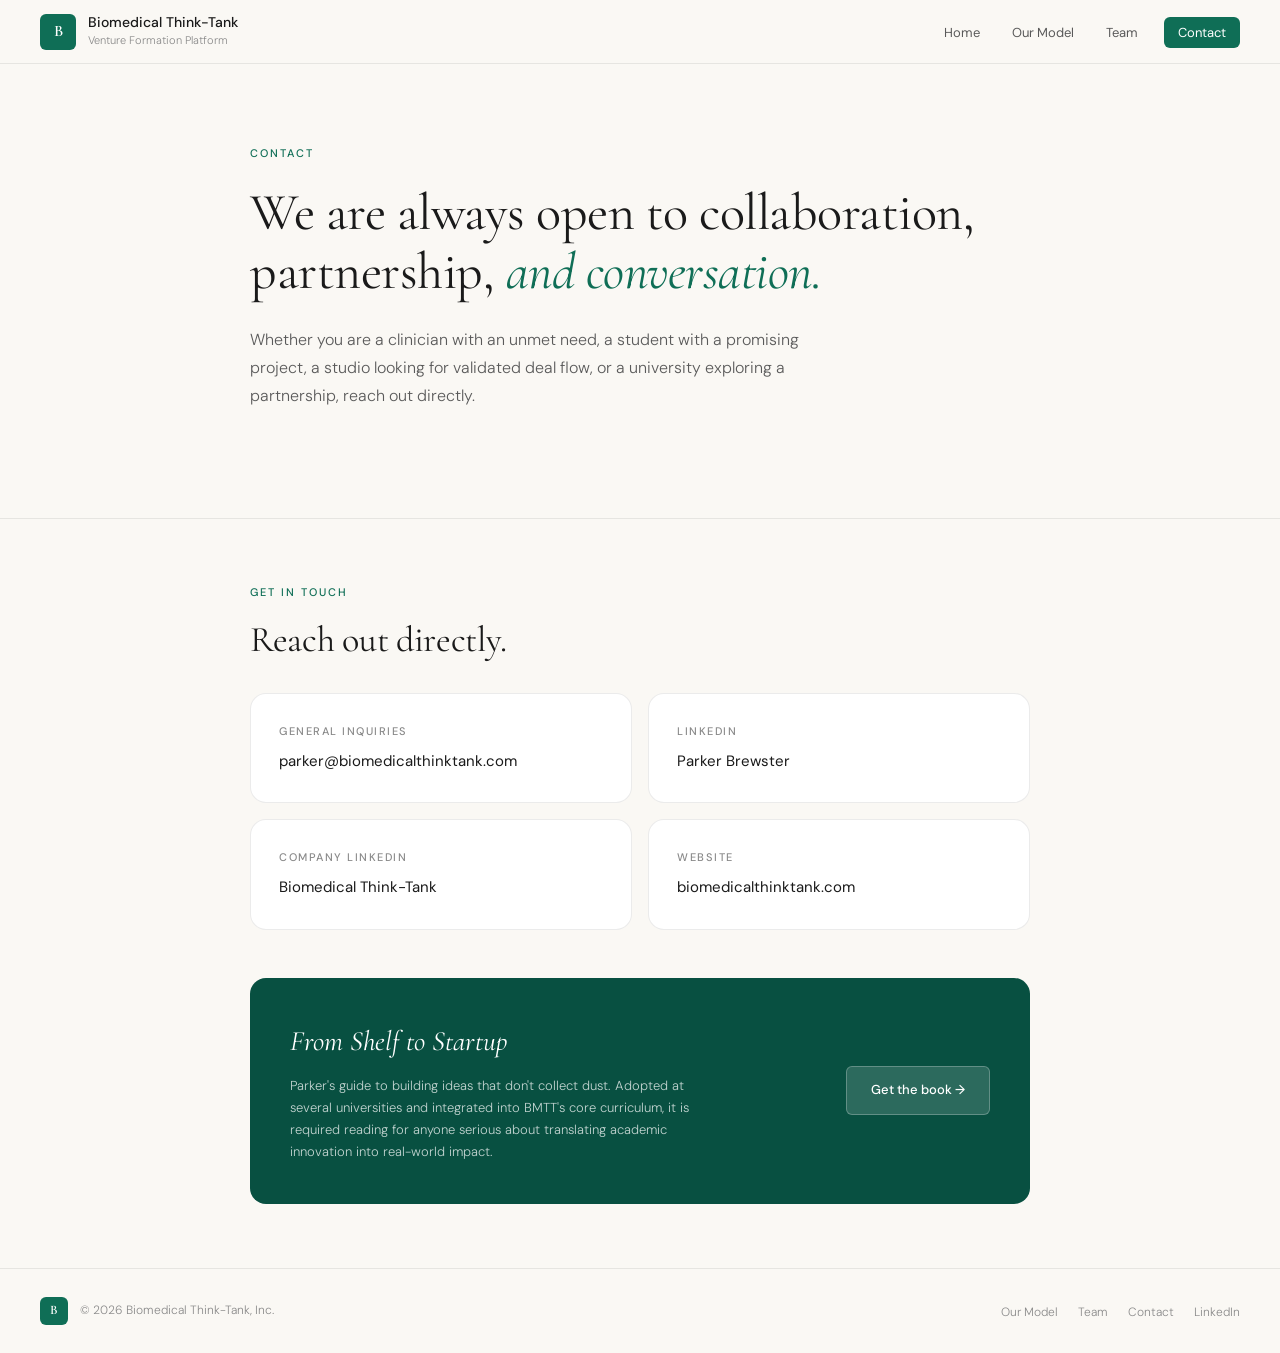
==== contact.html @ 1f0c6a8c "Add files via upload" ====
<!DOCTYPE html>
<html lang="en">
<head>
  <meta charset="UTF-8">
  <meta name="viewport" content="width=device-width, initial-scale=1.0">
  <title>Contact — Biomedical Think-Tank</title>
  <meta name="description" content="Get in touch with Biomedical Think-Tank. We are always open to collaboration, partnership, and conversation.">
  <link rel="stylesheet" href="style.css">
  <link rel="icon" type="image/png" href="https://i0.wp.com/biomedicalthinktank.com/wp-content/uploads/2023/10/output-onlinepngtools.png?fit=267%2C270&ssl=1">
</head>
<body>

<nav>
  <a href="index.html" class="nav-brand">
    <div class="nav-mark">B</div>
    <div>
      <div class="nav-title">Biomedical Think-Tank</div>
      <div class="nav-subtitle">Venture Formation Platform</div>
    </div>
  </a>
  <ul class="nav-links">
    <li><a href="index.html">Home</a></li>
    <li><a href="model.html">Our Model</a></li>
    <li><a href="team.html">Team</a></li>
    <li><a href="contact.html" class="active nav-cta">Contact</a></li>
  </ul>
</nav>

<main>
  <div class="hero">
    <div class="hero-tag">Contact</div>
    <h1>We are always open to collaboration, partnership, <em>and conversation.</em></h1>
    <p class="hero-body">Whether you are a clinician with an unmet need, a student with a promising project, a studio looking for validated deal flow, or a university exploring a partnership, reach out directly.</p>
  </div>

  <hr class="section-divider">

  <div class="section">
    <div class="section-label">Get in Touch</div>
    <h2>Reach out directly.</h2>

    <div class="contact-grid">
      <div class="contact-card">
        <div class="contact-label">General Inquiries</div>
        <a class="contact-val" href="mailto:parker@biomedicalthinktank.com">parker@biomedicalthinktank.com</a>
      </div>
      <div class="contact-card">
        <div class="contact-label">LinkedIn</div>
        <a class="contact-val" href="https://www.linkedin.com/in/parker-brewster/" target="_blank" rel="noopener">Parker Brewster</a>
      </div>
      <div class="contact-card">
        <div class="contact-label">Company LinkedIn</div>
        <a class="contact-val" href="https://www.linkedin.com/company/biomedical-think-tank/" target="_blank" rel="noopener">Biomedical Think-Tank</a>
      </div>
      <div class="contact-card">
        <div class="contact-label">Website</div>
        <a class="contact-val" href="https://biomedicalthinktank.com">biomedicalthinktank.com</a>
      </div>
    </div>

    <div class="book-callout" style="margin-top: 48px;">
      <div>
        <h3>From Shelf to Startup</h3>
        <p>Parker's guide to building ideas that don't collect dust. Adopted at several universities and integrated into BMTT's core curriculum, it is required reading for anyone serious about translating academic innovation into real-world impact.</p>
      </div>
      <a class="btn btn-light" href="https://www.amazon.com/dp/YOUR_ASIN" target="_blank" rel="noopener">Get the book &rarr;</a>
    </div>

  </div>
</main>

<footer>
  <div class="footer-left">
    <div class="nav-mark" style="width:28px;height:28px;font-size:13px;">B</div>
    <span class="footer-copy">&copy; 2026 Biomedical Think-Tank, Inc.</span>
  </div>
  <ul class="footer-links">
    <li><a href="model.html">Our Model</a></li>
    <li><a href="team.html">Team</a></li>
    <li><a href="contact.html">Contact</a></li>
    <li><a href="https://www.linkedin.com/company/biomedical-think-tank/" target="_blank" rel="noopener">LinkedIn</a></li>
  </ul>
</footer>

</body>
</html>
---- style.css ----
/* BMTT Site Styles */
@import url('https://fonts.googleapis.com/css2?family=Cormorant+Garamond:ital,wght@0,300;0,400;0,500;0,600;1,300;1,400&family=DM+Sans:wght@300;400;500&display=swap');

*, *::before, *::after { box-sizing: border-box; margin: 0; padding: 0; }

:root {
  --teal-deep:    #085041;
  --teal-mid:     #0F6E56;
  --teal-bright:  #1D9E75;
  --teal-light:   #E1F5EE;
  --cream:        #FAF8F4;
  --cream-dark:   #F0EDE6;
  --text-primary: #1A1A1A;
  --text-muted:   #5A5A5A;
  --text-light:   #8A8A8A;
  --border:       rgba(0,0,0,0.08);
  --border-mid:   rgba(0,0,0,0.12);
  --radius-sm:    6px;
  --radius-md:    10px;
  --radius-lg:    16px;
}

html { scroll-behavior: smooth; }

body {
  font-family: 'DM Sans', sans-serif;
  color: var(--text-primary);
  background: var(--cream);
  font-size: 16px;
  line-height: 1.7;
  -webkit-font-smoothing: antialiased;
}

/* NAV */
nav {
  position: sticky;
  top: 0;
  z-index: 100;
  background: rgba(250,248,244,0.95);
  backdrop-filter: blur(8px);
  border-bottom: 1px solid var(--border);
  padding: 0 40px;
  display: flex;
  align-items: center;
  justify-content: space-between;
  height: 64px;
}

.nav-brand {
  display: flex;
  align-items: center;
  gap: 12px;
  text-decoration: none;
  color: inherit;
}

.nav-mark {
  width: 36px;
  height: 36px;
  background: var(--teal-mid);
  border-radius: var(--radius-sm);
  display: flex;
  align-items: center;
  justify-content: center;
  color: white;
  font-family: 'Cormorant Garamond', serif;
  font-size: 16px;
  font-weight: 600;
  letter-spacing: -0.5px;
}

.nav-title {
  font-size: 14px;
  font-weight: 500;
  line-height: 1.2;
}
.nav-subtitle {
  font-size: 11px;
  color: var(--text-light);
  font-weight: 300;
}

.nav-links {
  display: flex;
  align-items: center;
  gap: 4px;
  list-style: none;
}

.nav-links a {
  text-decoration: none;
  font-size: 13px;
  font-weight: 400;
  color: var(--text-muted);
  padding: 7px 14px;
  border-radius: var(--radius-sm);
  transition: all 0.15s;
}

.nav-links a:hover,
.nav-links a.active {
  color: var(--text-primary);
  background: var(--cream-dark);
}

.nav-links a.nav-cta {
  background: var(--teal-mid);
  color: white;
  margin-left: 8px;
}

.nav-links a.nav-cta:hover {
  background: var(--teal-deep);
  color: white;
}

/* HERO */
.hero {
  padding: 80px 40px 72px;
  max-width: 860px;
  margin: 0 auto;
}

.hero-tag {
  font-size: 11px;
  letter-spacing: 2px;
  text-transform: uppercase;
  color: var(--teal-mid);
  font-weight: 500;
  margin-bottom: 20px;
}

.hero h1 {
  font-family: 'Cormorant Garamond', serif;
  font-size: 52px;
  font-weight: 400;
  line-height: 1.15;
  color: var(--text-primary);
  margin-bottom: 24px;
  letter-spacing: -0.5px;
}

.hero h1 em {
  font-style: italic;
  color: var(--teal-mid);
}

.hero-body {
  font-size: 16px;
  line-height: 1.75;
  color: var(--text-muted);
  max-width: 600px;
  margin-bottom: 36px;
  font-weight: 300;
}

.btn {
  display: inline-flex;
  align-items: center;
  gap: 8px;
  padding: 12px 24px;
  border-radius: var(--radius-sm);
  font-size: 13px;
  font-weight: 500;
  text-decoration: none;
  transition: all 0.15s;
  font-family: 'DM Sans', sans-serif;
  cursor: pointer;
  border: none;
}

.btn-primary {
  background: var(--teal-mid);
  color: white;
}
.btn-primary:hover { background: var(--teal-deep); }

.btn-outline {
  background: transparent;
  color: var(--text-primary);
  border: 1px solid var(--border-mid);
}
.btn-outline:hover { background: var(--cream-dark); }

.btn-group { display: flex; gap: 12px; flex-wrap: wrap; }

/* DIVIDER */
.section-divider {
  border: none;
  border-top: 1px solid var(--border);
  margin: 0;
}

/* SECTIONS */
.section {
  padding: 64px 40px;
  max-width: 860px;
  margin: 0 auto;
}

.section-label {
  font-size: 11px;
  letter-spacing: 2px;
  text-transform: uppercase;
  color: var(--teal-mid);
  font-weight: 500;
  margin-bottom: 16px;
}

.section h2 {
  font-family: 'Cormorant Garamond', serif;
  font-size: 36px;
  font-weight: 400;
  line-height: 1.2;
  margin-bottom: 20px;
  letter-spacing: -0.3px;
}

.section-lead {
  font-size: 15px;
  line-height: 1.8;
  color: var(--text-muted);
  max-width: 640px;
  font-weight: 300;
  margin-bottom: 40px;
}

/* PILLARS */
.pillars {
  display: grid;
  grid-template-columns: repeat(3, 1fr);
  gap: 16px;
  margin-top: 40px;
}

.pillar {
  background: white;
  border: 1px solid var(--border);
  border-radius: var(--radius-lg);
  padding: 28px 24px;
  transition: box-shadow 0.2s;
}

.pillar:hover {
  box-shadow: 0 4px 24px rgba(0,0,0,0.06);
}

.pillar-num {
  font-family: 'Cormorant Garamond', serif;
  font-size: 36px;
  font-weight: 300;
  color: var(--teal-light);
  line-height: 1;
  margin-bottom: 12px;
}

.pillar-icon {
  width: 36px;
  height: 36px;
  background: var(--teal-light);
  border-radius: var(--radius-sm);
  display: flex;
  align-items: center;
  justify-content: center;
  margin-bottom: 14px;
  font-size: 18px;
}

.pillar h3 {
  font-size: 14px;
  font-weight: 500;
  margin-bottom: 8px;
  color: var(--text-primary);
}

.pillar p {
  font-size: 13px;
  line-height: 1.65;
  color: var(--text-muted);
  font-weight: 300;
}

/* FAQ */
.faq-list { margin-top: 32px; display: flex; flex-direction: column; gap: 10px; }

.faq {
  border: 1px solid var(--border);
  border-radius: var(--radius-md);
  background: white;
  overflow: hidden;
}

.faq-q {
  padding: 18px 20px;
  font-size: 14px;
  font-weight: 500;
  cursor: pointer;
  display: flex;
  justify-content: space-between;
  align-items: center;
  color: var(--text-primary);
  user-select: none;
  gap: 16px;
}

.faq-q:hover { background: var(--cream); }

.faq-q .chevron {
  font-size: 13px;
  color: var(--text-light);
  transition: transform 0.2s;
  flex-shrink: 0;
}

.faq-a {
  display: none;
  padding: 0 20px 18px;
  font-size: 13px;
  line-height: 1.75;
  color: var(--text-muted);
  font-weight: 300;
  border-top: 1px solid var(--border);
  padding-top: 16px;
}

.faq-a.open { display: block; }
.faq-q.open .chevron { transform: rotate(180deg); }

/* CHANNELS */
.channels {
  display: grid;
  grid-template-columns: repeat(3, 1fr);
  gap: 16px;
  margin-top: 32px;
}

.channel {
  background: white;
  border: 1px solid var(--border);
  border-radius: var(--radius-lg);
  padding: 24px 20px;
}

.channel-num {
  font-size: 11px;
  font-weight: 500;
  letter-spacing: 1.5px;
  text-transform: uppercase;
  color: var(--teal-mid);
  margin-bottom: 10px;
}

.channel h4 {
  font-family: 'Cormorant Garamond', serif;
  font-size: 20px;
  font-weight: 400;
  margin-bottom: 10px;
}

.channel p {
  font-size: 12px;
  line-height: 1.65;
  color: var(--text-muted);
  font-weight: 300;
}

/* TEAM */
.team-grid {
  display: grid;
  grid-template-columns: 1fr 1fr;
  gap: 16px;
  margin-top: 32px;
}

.team-card {
  background: white;
  border: 1px solid var(--border);
  border-radius: var(--radius-lg);
  padding: 28px;
  transition: box-shadow 0.2s;
}

.team-card:hover {
  box-shadow: 0 4px 24px rgba(0,0,0,0.06);
}

.team-card.featured {
  grid-column: 1 / -1;
  display: grid;
  grid-template-columns: auto 1fr;
  gap: 28px;
  align-items: start;
}

.avatar {
  width: 56px;
  height: 56px;
  border-radius: 50%;
  display: flex;
  align-items: center;
  justify-content: center;
  font-size: 15px;
  font-weight: 500;
  color: white;
  flex-shrink: 0;
  font-family: 'DM Sans', sans-serif;
}

.avatar-lg {
  width: 72px;
  height: 72px;
  font-size: 18px;
}

.team-meta { margin-bottom: 14px; }

.team-name {
  font-family: 'Cormorant Garamond', serif;
  font-size: 22px;
  font-weight: 400;
  margin-bottom: 4px;
}

.team-role {
  font-size: 11px;
  letter-spacing: 1.5px;
  text-transform: uppercase;
  color: var(--teal-mid);
  font-weight: 500;
}

.team-bio {
  font-size: 13px;
  line-height: 1.75;
  color: var(--text-muted);
  font-weight: 300;
  margin-bottom: 16px;
}

.team-links {
  display: flex;
  gap: 10px;
  flex-wrap: wrap;
}

.team-link {
  font-size: 12px;
  color: var(--teal-mid);
  text-decoration: none;
  font-weight: 500;
  display: inline-flex;
  align-items: center;
  gap: 4px;
  padding: 5px 12px;
  border: 1px solid rgba(15,110,86,0.2);
  border-radius: var(--radius-sm);
  transition: all 0.15s;
}

.team-link:hover {
  background: var(--teal-light);
  border-color: var(--teal-bright);
}

/* BOOK CALLOUT */
.book-callout {
  background: var(--teal-deep);
  border-radius: var(--radius-lg);
  padding: 40px;
  display: grid;
  grid-template-columns: 1fr auto;
  gap: 32px;
  align-items: center;
  margin-top: 48px;
}

.book-callout h3 {
  font-family: 'Cormorant Garamond', serif;
  font-size: 28px;
  font-weight: 400;
  color: white;
  margin-bottom: 10px;
  font-style: italic;
}

.book-callout p {
  font-size: 13px;
  color: rgba(255,255,255,0.75);
  line-height: 1.7;
  font-weight: 300;
  max-width: 420px;
}

.btn-light {
  background: rgba(255,255,255,0.15);
  color: white;
  border: 1px solid rgba(255,255,255,0.25);
  white-space: nowrap;
}

.btn-light:hover {
  background: rgba(255,255,255,0.25);
  color: white;
}

/* CONTACT */
.contact-grid {
  display: grid;
  grid-template-columns: 1fr 1fr;
  gap: 16px;
  margin-top: 32px;
}

.contact-card {
  background: white;
  border: 1px solid var(--border);
  border-radius: var(--radius-lg);
  padding: 28px;
}

.contact-label {
  font-size: 11px;
  letter-spacing: 1.5px;
  text-transform: uppercase;
  color: var(--text-light);
  font-weight: 500;
  margin-bottom: 6px;
}

.contact-val {
  font-size: 15px;
  font-weight: 400;
  color: var(--text-primary);
  text-decoration: none;
}

.contact-val:hover { color: var(--teal-mid); }

/* FOOTER */
footer {
  border-top: 1px solid var(--border);
  padding: 28px 40px;
  display: flex;
  align-items: center;
  justify-content: space-between;
  max-width: 100%;
}

.footer-left {
  display: flex;
  align-items: center;
  gap: 12px;
}

.footer-copy {
  font-size: 12px;
  color: var(--text-light);
  font-weight: 300;
}

.footer-links {
  display: flex;
  gap: 20px;
  list-style: none;
}

.footer-links a {
  font-size: 12px;
  color: var(--text-light);
  text-decoration: none;
  font-weight: 300;
}

.footer-links a:hover { color: var(--teal-mid); }

/* UTIL */
.sr-only {
  position: absolute;
  width: 1px;
  height: 1px;
  overflow: hidden;
  clip: rect(0,0,0,0);
  white-space: nowrap;
}

/* RESPONSIVE */
@media (max-width: 720px) {
  nav { padding: 0 20px; }
  .nav-subtitle { display: none; }
  .nav-links a { padding: 6px 10px; font-size: 12px; }
  .hero { padding: 48px 20px 40px; }
  .hero h1 { font-size: 36px; }
  .section { padding: 40px 20px; }
  .pillars, .channels, .contact-grid { grid-template-columns: 1fr; }
  .team-grid { grid-template-columns: 1fr; }
  .team-card.featured { grid-template-columns: 1fr; }
  .book-callout { grid-template-columns: 1fr; }
  footer { flex-direction: column; gap: 12px; padding: 20px; }
}
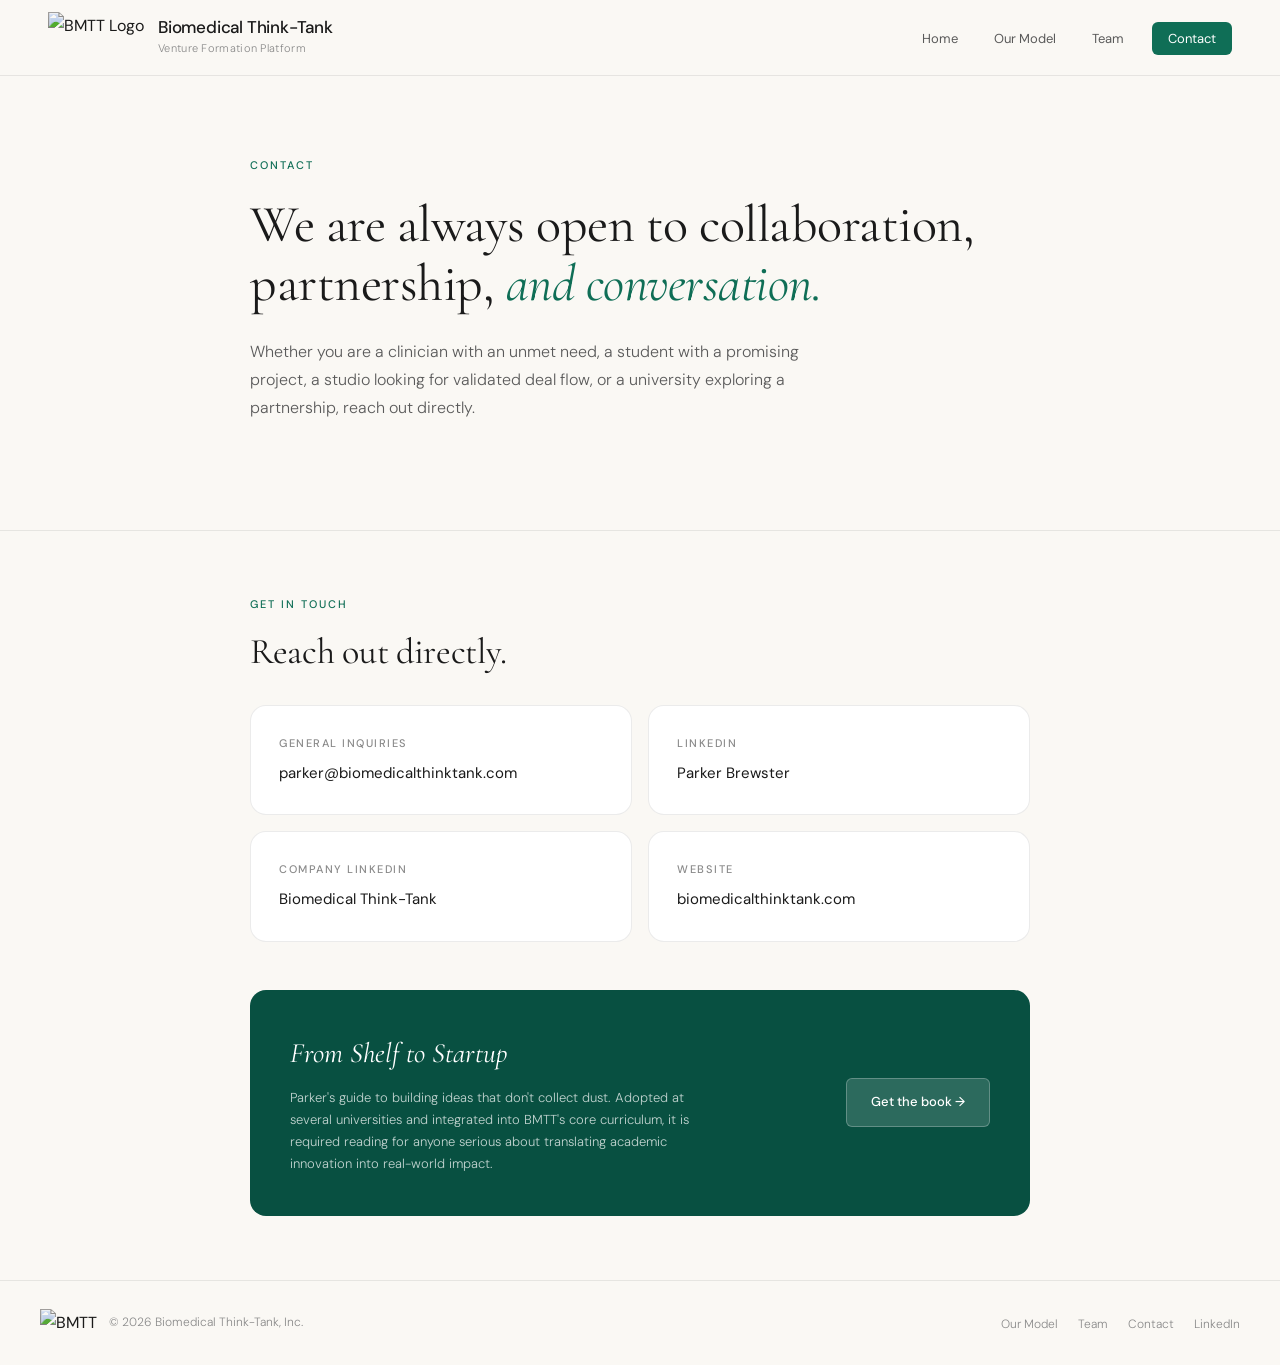
==== commit 300707df: "Add files via upload" ====
--- a/contact.html
+++ b/contact.html
@@ -12,8 +12,8 @@
 
 <nav>
   <a href="index.html" class="nav-brand">
-    <div class="nav-mark">B</div>
-    <div>
+    <img src="BmttLogo.png" alt="BMTT Logo" class="nav-logo">
+    <div class="nav-brand-text">
       <div class="nav-title">Biomedical Think-Tank</div>
       <div class="nav-subtitle">Venture Formation Platform</div>
     </div>
@@ -63,7 +63,7 @@
         <h3>From Shelf to Startup</h3>
         <p>Parker's guide to building ideas that don't collect dust. Adopted at several universities and integrated into BMTT's core curriculum, it is required reading for anyone serious about translating academic innovation into real-world impact.</p>
       </div>
-      <a class="btn btn-light" href="https://www.amazon.com/dp/YOUR_ASIN" target="_blank" rel="noopener">Get the book &rarr;</a>
+      <a class="btn btn-light" href="https://www.amazon.com/Shelf-Startup-playbook-transforming-thriving/dp/B0FVNTYSDN" target="_blank" rel="noopener">Get the book &rarr;</a>
     </div>
 
   </div>
@@ -71,7 +71,7 @@
 
 <footer>
   <div class="footer-left">
-    <div class="nav-mark" style="width:28px;height:28px;font-size:13px;">B</div>
+    <img src="BmttLogo.png" alt="BMTT" style="height:28px;width:auto;mix-blend-mode:multiply;">
     <span class="footer-copy">&copy; 2026 Biomedical Think-Tank, Inc.</span>
   </div>
   <ul class="footer-links">
--- a/style.css
+++ b/style.css
@@ -36,48 +36,45 @@
   position: sticky;
   top: 0;
   z-index: 100;
-  background: rgba(250,248,244,0.95);
+  background: rgba(250,248,244,0.97);
   backdrop-filter: blur(8px);
   border-bottom: 1px solid var(--border);
-  padding: 0 40px;
+  padding: 0 48px;
   display: flex;
   align-items: center;
   justify-content: space-between;
-  height: 64px;
+  height: 76px;
 }
 
 .nav-brand {
   display: flex;
   align-items: center;
-  gap: 12px;
+  gap: 14px;
   text-decoration: none;
   color: inherit;
 }
 
-.nav-mark {
-  width: 36px;
-  height: 36px;
-  background: var(--teal-mid);
-  border-radius: var(--radius-sm);
-  display: flex;
-  align-items: center;
-  justify-content: center;
-  color: white;
-  font-family: 'Cormorant Garamond', serif;
-  font-size: 16px;
-  font-weight: 600;
-  letter-spacing: -0.5px;
-}
+.nav-logo {
+  height: 52px;
+  width: auto;
+  mix-blend-mode: multiply;
+  filter: saturate(1.1);
+}
+
+.nav-brand-text { display: flex; flex-direction: column; gap: 1px; }
 
 .nav-title {
-  font-size: 14px;
+  font-size: 17px;
   font-weight: 500;
   line-height: 1.2;
+  color: var(--text-primary);
+  letter-spacing: -0.2px;
 }
 .nav-subtitle {
   font-size: 11px;
   color: var(--text-light);
   font-weight: 300;
+  letter-spacing: 0.3px;
 }
 
 .nav-links {
@@ -92,7 +89,7 @@
   font-size: 13px;
   font-weight: 400;
   color: var(--text-muted);
-  padding: 7px 14px;
+  padding: 8px 16px;
   border-radius: var(--radius-sm);
   transition: all 0.15s;
 }
@@ -585,9 +582,12 @@
 
 /* RESPONSIVE */
 @media (max-width: 720px) {
-  nav { padding: 0 20px; }
+  nav { padding: 0 16px; height: 64px; }
   .nav-subtitle { display: none; }
-  .nav-links a { padding: 6px 10px; font-size: 12px; }
+  .nav-title { font-size: 14px; }
+  .nav-logo { height: 40px; }
+  .nav-links { gap: 2px; }
+  .nav-links a { padding: 5px 8px; font-size: 12px; white-space: nowrap; }
   .hero { padding: 48px 20px 40px; }
   .hero h1 { font-size: 36px; }
   .section { padding: 40px 20px; }
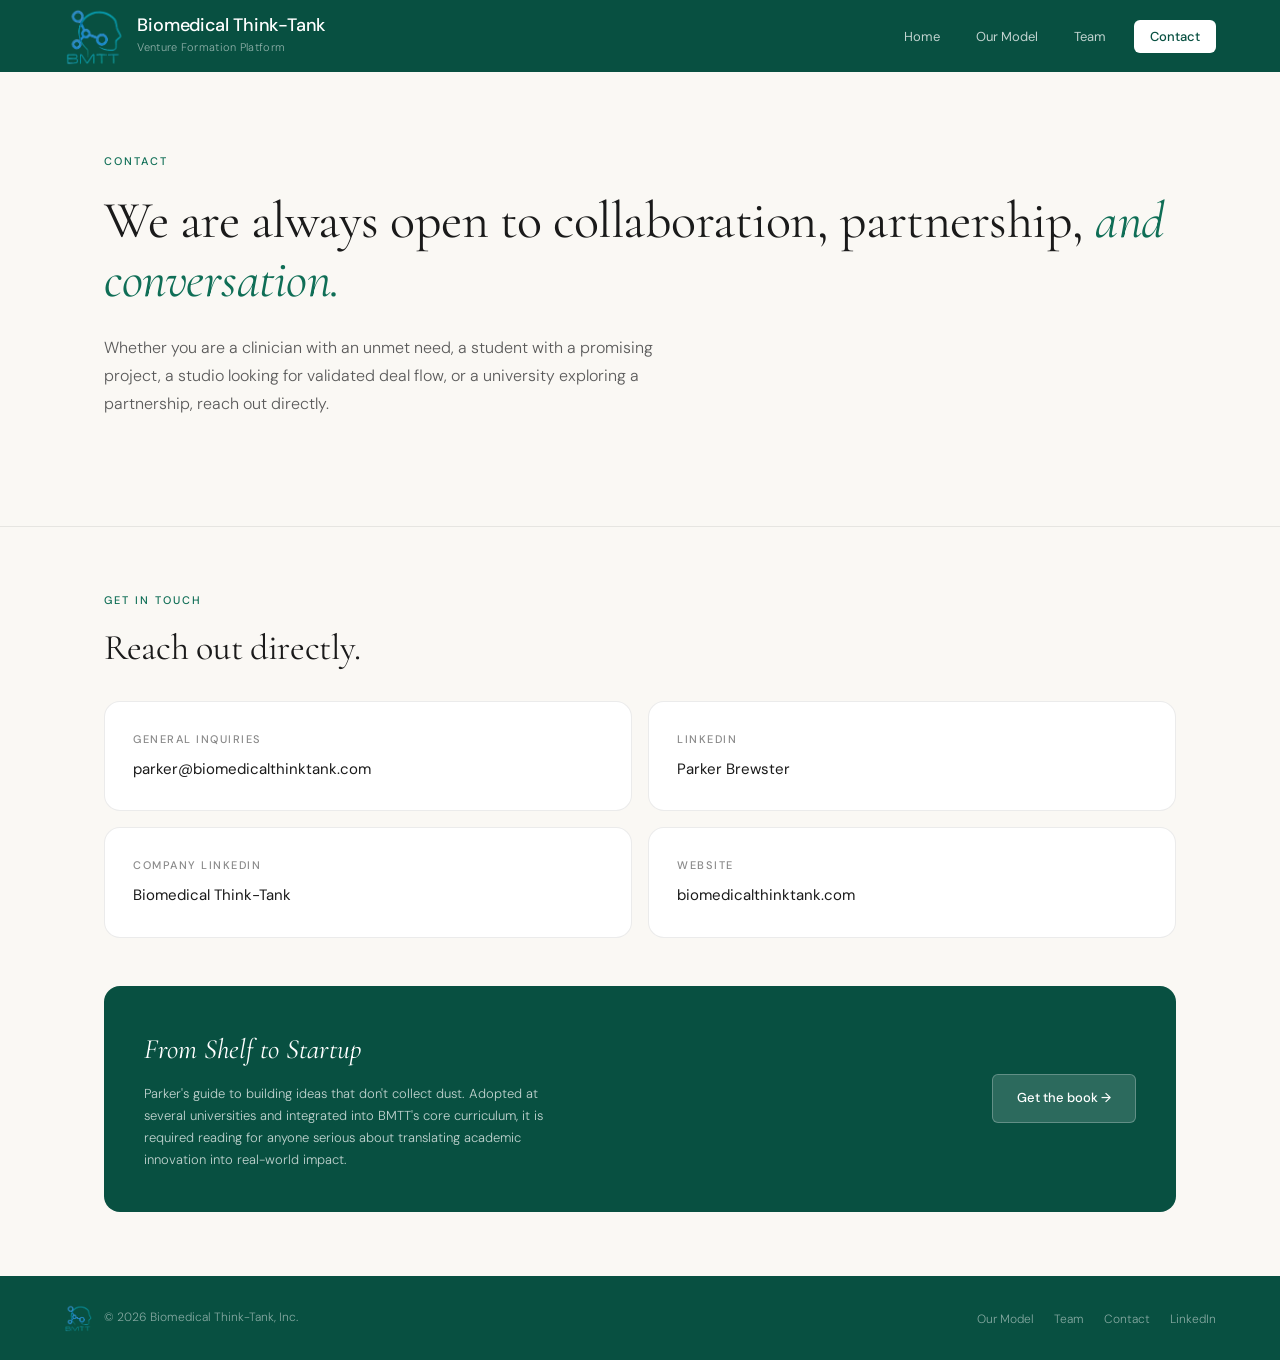
==== commit 860b246d: "Add files via upload" ====
--- a/contact.html
+++ b/contact.html
@@ -71,7 +71,7 @@
 
 <footer>
   <div class="footer-left">
-    <img src="BmttLogo.png" alt="BMTT" style="height:28px;width:auto;mix-blend-mode:multiply;">
+    <img src="BmttLogo.png" alt="BMTT" style="height:28px;width:auto;">
     <span class="footer-copy">&copy; 2026 Biomedical Think-Tank, Inc.</span>
   </div>
   <ul class="footer-links">
--- a/style.css
+++ b/style.css
@@ -36,14 +36,13 @@
   position: sticky;
   top: 0;
   z-index: 100;
-  background: rgba(250,248,244,0.97);
-  backdrop-filter: blur(8px);
-  border-bottom: 1px solid var(--border);
-  padding: 0 48px;
+  background: var(--teal-deep);
+  padding: 0 5%;
   display: flex;
   align-items: center;
   justify-content: space-between;
-  height: 76px;
+  height: 72px;
+  overflow: hidden;
 }
 
 .nav-brand {
@@ -55,24 +54,24 @@
 }
 
 .nav-logo {
-  height: 52px;
+  height: 60px;
   width: auto;
-  mix-blend-mode: multiply;
-  filter: saturate(1.1);
-}
-
-.nav-brand-text { display: flex; flex-direction: column; gap: 1px; }
+  object-fit: contain;
+  flex-shrink: 0;
+}
+
+.nav-brand-text { display: flex; flex-direction: column; gap: 2px; }
 
 .nav-title {
-  font-size: 17px;
+  font-size: 18px;
   font-weight: 500;
   line-height: 1.2;
-  color: var(--text-primary);
+  color: white;
   letter-spacing: -0.2px;
 }
 .nav-subtitle {
   font-size: 11px;
-  color: var(--text-light);
+  color: rgba(255,255,255,0.55);
   font-weight: 300;
   letter-spacing: 0.3px;
 }
@@ -88,7 +87,7 @@
   text-decoration: none;
   font-size: 13px;
   font-weight: 400;
-  color: var(--text-muted);
+  color: rgba(255,255,255,0.75);
   padding: 8px 16px;
   border-radius: var(--radius-sm);
   transition: all 0.15s;
@@ -96,25 +95,26 @@
 
 .nav-links a:hover,
 .nav-links a.active {
-  color: var(--text-primary);
-  background: var(--cream-dark);
+  color: white;
+  background: rgba(255,255,255,0.12);
 }
 
 .nav-links a.nav-cta {
-  background: var(--teal-mid);
-  color: white;
+  background: white;
+  color: var(--teal-deep);
+  font-weight: 500;
   margin-left: 8px;
 }
 
 .nav-links a.nav-cta:hover {
-  background: var(--teal-deep);
-  color: white;
+  background: var(--teal-light);
+  color: var(--teal-deep);
 }
 
 /* HERO */
 .hero {
-  padding: 80px 40px 72px;
-  max-width: 860px;
+  padding: 80px 5% 72px;
+  max-width: 1200px;
   margin: 0 auto;
 }
 
@@ -190,8 +190,8 @@
 
 /* SECTIONS */
 .section {
-  padding: 64px 40px;
-  max-width: 860px;
+  padding: 64px 5%;
+  max-width: 1200px;
   margin: 0 auto;
 }
 
@@ -535,8 +535,8 @@
 
 /* FOOTER */
 footer {
-  border-top: 1px solid var(--border);
-  padding: 28px 40px;
+  background: var(--teal-deep);
+  padding: 28px 5%;
   display: flex;
   align-items: center;
   justify-content: space-between;
@@ -551,7 +551,7 @@
 
 .footer-copy {
   font-size: 12px;
-  color: var(--text-light);
+  color: rgba(255,255,255,0.5);
   font-weight: 300;
 }
 
@@ -563,12 +563,12 @@
 
 .footer-links a {
   font-size: 12px;
-  color: var(--text-light);
+  color: rgba(255,255,255,0.5);
   text-decoration: none;
   font-weight: 300;
 }
 
-.footer-links a:hover { color: var(--teal-mid); }
+.footer-links a:hover { color: white; }
 
 /* UTIL */
 .sr-only {
@@ -582,15 +582,15 @@
 
 /* RESPONSIVE */
 @media (max-width: 720px) {
-  nav { padding: 0 16px; height: 64px; }
+  nav { padding: 0 16px; height: 64px; overflow: hidden; }
   .nav-subtitle { display: none; }
   .nav-title { font-size: 14px; }
-  .nav-logo { height: 40px; }
+  .nav-logo { height: 48px; }
   .nav-links { gap: 2px; }
   .nav-links a { padding: 5px 8px; font-size: 12px; white-space: nowrap; }
-  .hero { padding: 48px 20px 40px; }
+  .hero { padding: 48px 5% 40px; }
   .hero h1 { font-size: 36px; }
-  .section { padding: 40px 20px; }
+  .section { padding: 40px 5%; }
   .pillars, .channels, .contact-grid { grid-template-columns: 1fr; }
   .team-grid { grid-template-columns: 1fr; }
   .team-card.featured { grid-template-columns: 1fr; }
